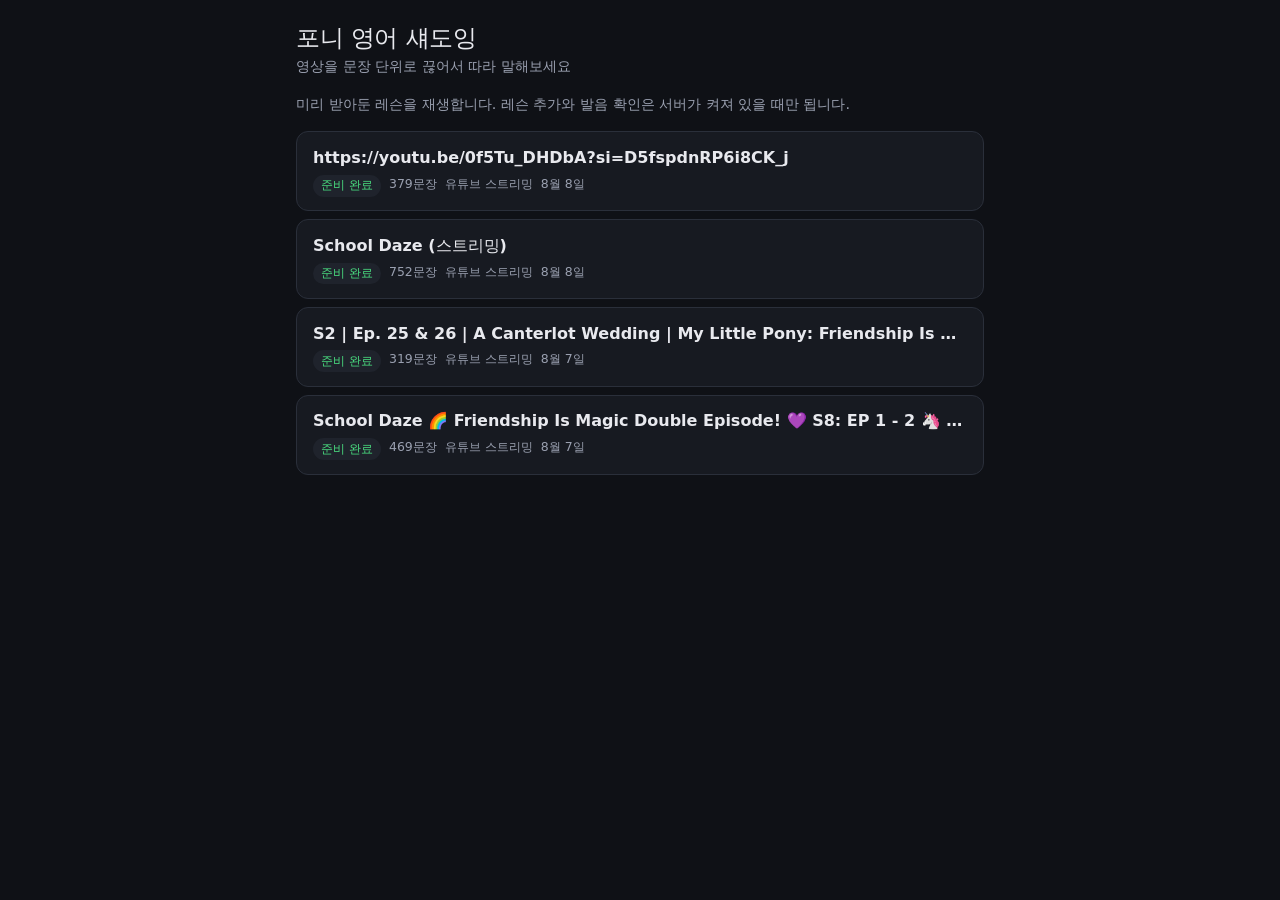
==== index.html @ 380c02ce "Add files via upload" ====
<!doctype html>
<html lang="ko">
  <head>
    <meta charset="UTF-8" />
    <meta name="viewport" content="width=device-width, initial-scale=1.0, maximum-scale=1.0, viewer-fit=cover" />
    <meta name="apple-mobile-web-app-capable" content="yes" />
    <meta name="apple-mobile-web-app-status-bar-style" content="black-translucent" />
    <meta name="apple-mobile-web-app-title" content="포니 섀도잉" />
    <title>포니 영어 섀도잉</title>
    <style>
      body { -webkit-touch-callout: none; -webkit-user-select: none; user-select: none; }
      input, textarea { -webkit-user-select: text; user-select: text; }
    </style>
    <script type="module" crossorigin src="./assets/index-CVEjoskE.js"></script>
    <link rel="stylesheet" crossorigin href="./assets/index-B9NvjDoj.css">
  </head>
  <body>
    <div id="root"></div>
  </body>
</html>
---- assets/index-B9NvjDoj.css ----
:root{--bg:#0f1116;--surface:#171a21;--surface-2:#1f232c;--line:#2a2f3a;--text:#e8e9ee;--muted:#9aa0b0;--accent:#8b6cff;--accent-soft:#8b6cff26;--danger:#ff6b7a;--ok:#4ade80;--lightningcss-light: ;--lightningcss-dark:initial;color-scheme:dark;font-synthesis:none;-webkit-text-size-adjust:100%;font-family:system-ui,-apple-system,Apple SD Gothic Neo,Noto Sans KR,sans-serif}*{box-sizing:border-box}html,body,#root{height:100%}body{background:var(--bg);color:var(--text);overscroll-behavior-y:none;margin:0;line-height:1.5}h1,h2,p,ul,ol{margin:0}ul,ol{padding:0;list-style:none}button{font:inherit;color:inherit;cursor:pointer;-webkit-tap-highlight-color:transparent;background:0 0;border:none}input{font:inherit;width:100%;color:var(--text);background:var(--surface-2);border:1px solid var(--line);border-radius:10px;padding:.7rem .85rem}input:focus{outline:2px solid var(--accent);outline-offset:-1px}input[type=file]{color:var(--muted);padding:.55rem .6rem}.page{max-width:720px;padding:1.25rem 1rem calc(2rem + env(safe-area-inset-bottom));flex-direction:column;gap:1rem;margin:0 auto;display:flex}.page-head h1{letter-spacing:-.02em;font-size:1.5rem}.sub{color:var(--muted);font-size:.9rem}.muted{color:var(--muted);font-size:.85rem}.empty{color:var(--muted);text-align:center;padding:2rem 0}.error{color:var(--danger);font-size:.9rem}.card{background:var(--surface);border:1px solid var(--line);border-radius:14px;flex-direction:column;gap:.6rem;padding:1rem;display:flex}.primary{background:var(--accent);color:#fff;border-radius:10px;padding:.7rem 1rem;font-weight:600}.primary:disabled{opacity:.55}.ghost{color:var(--muted);border:1px solid var(--line);border-radius:10px;padding:.6rem .8rem}.ghost.danger{color:var(--danger);border-color:#0000;padding:.4rem .6rem}.chip{color:var(--muted);background:var(--surface-2);border:1px solid var(--line);border-radius:999px;padding:.45rem .8rem;font-size:.85rem}.chip.on{color:var(--accent);background:var(--accent-soft);border-color:var(--accent);font-weight:600}.chip:disabled{opacity:.4;cursor:default}.tabs{gap:.4rem;display:flex}.tab{color:var(--muted);background:var(--surface-2);border-radius:10px;flex:1;padding:.5rem;font-size:.9rem}.tab.active{color:var(--text);background:var(--accent-soft);box-shadow:inset 0 0 0 1px var(--accent)}.lessons{flex-direction:column;gap:.5rem;display:flex}.lesson{background:var(--surface);border:1px solid var(--line);cursor:pointer;border-radius:12px;align-items:center;gap:.5rem;padding:.85rem 1rem;display:flex}.lesson.disabled{cursor:default;opacity:.75}.lesson-main{flex-direction:column;flex:1;gap:.3rem;min-width:0;display:flex}.lesson-title{text-overflow:ellipsis;white-space:nowrap;font-weight:600;overflow:hidden}.lesson-meta{color:var(--muted);flex-wrap:wrap;gap:.5rem;font-size:.78rem;display:flex}.badge{background:var(--surface-2);border-radius:999px;padding:.1rem .5rem;font-size:.78rem}.badge.ready{color:var(--ok)}.badge.error{color:var(--danger)}.badge.queued,.badge.downloading,.badge.transcribing{color:var(--accent)}.status-card{align-items:flex-start}.player{flex-direction:column;max-width:1500px;height:100dvh;margin:0 auto;display:flex}.topbar{background:var(--bg);border-bottom:1px solid var(--line);flex-shrink:0;align-items:center;gap:.6rem;padding:.6rem .75rem;display:flex}.topbar-title{text-overflow:ellipsis;white-space:nowrap;font-size:.95rem;font-weight:600;overflow:hidden}.workspace{flex:1;grid-template-columns:minmax(0,1.5fr) minmax(0,1fr);gap:.75rem;min-height:0;padding:.75rem;display:grid}.stage-wrap{min-width:0;display:flex;position:relative}.stage{background:#000;border-radius:14px;flex:1;min-width:0;display:flex;overflow:hidden}.caption-overlay{pointer-events:none;flex-direction:column;align-items:center;gap:.25rem;padding:0 1rem;display:flex;position:absolute;bottom:3.4rem;left:0;right:0}.caption-overlay p{text-align:center;background:#000000b8;border-radius:6px;max-width:100%;padding:.25rem .6rem;line-height:1.35}.caption-en{color:#fff;font-size:clamp(.85rem,1.5vw,1.15rem)}.caption-ko{color:#ffd977;font-size:clamp(.78rem,1.25vw,1rem)}.fs-button{color:#fff;opacity:.75;background:#0009;border-radius:8px;padding:.35rem .6rem;font-size:.8rem;position:absolute;top:.5rem;right:.5rem}.fs-button:hover{opacity:1}:-webkit-any(.stage-wrap:fullscreen,.stage-wrap:-webkit-full-screen){background:#000;max-height:none}:is(.stage-wrap:fullscreen,.stage-wrap:fullscreen){background:#000;max-height:none}:-webkit-any(.stage-wrap:fullscreen .stage,.stage-wrap:-webkit-full-screen .stage){border-radius:0}:is(.stage-wrap:fullscreen .stage,.stage-wrap:fullscreen .stage){border-radius:0}:-webkit-any(.stage-wrap:fullscreen .caption-overlay,.stage-wrap:-webkit-full-screen .caption-overlay){bottom:4.5rem}:is(.stage-wrap:fullscreen .caption-overlay,.stage-wrap:fullscreen .caption-overlay){bottom:4.5rem}:-webkit-any(.stage-wrap:fullscreen .caption-en,.stage-wrap:-webkit-full-screen .caption-en){font-size:clamp(1.1rem,2.4vw,2rem)}:is(.stage-wrap:fullscreen .caption-en,.stage-wrap:fullscreen .caption-en){font-size:clamp(1.1rem,2.4vw,2rem)}:-webkit-any(.stage-wrap:fullscreen .caption-ko,.stage-wrap:-webkit-full-screen .caption-ko){font-size:clamp(1rem,2vw,1.6rem)}:is(.stage-wrap:fullscreen .caption-ko,.stage-wrap:fullscreen .caption-ko){font-size:clamp(1rem,2vw,1.6rem)}.stage video{object-fit:contain;background:#000;width:100%;height:100%}.yt-stage>div,.yt-stage iframe{border:0;width:100%;height:100%}.script{background:var(--surface);border:1px solid var(--line);border-radius:14px;flex-direction:column;min-width:0;display:flex;overflow:hidden}.script-head{border-bottom:1px solid var(--line);flex-shrink:0;justify-content:space-between;align-items:center;gap:.5rem;padding:.5rem .85rem;font-size:.85rem;font-weight:600;display:flex}.panel-tabs{gap:.3rem;display:flex}.panel-tabs .tab{flex:none;padding:.35rem .7rem;font-size:.82rem}.study{flex:1;min-height:0;overflow-y:auto}.study-summary{background:var(--surface-2);color:var(--muted);border-radius:10px;margin:.75rem .75rem 0;padding:.65rem .8rem;font-size:.88rem;line-height:1.5}.study .segments{overflow:visible}.study-focus{color:var(--accent);margin-top:.35rem;font-weight:600;display:block}.study-note{color:var(--muted);margin-top:.2rem;font-size:.85rem;line-height:1.45;display:block}.chat{flex-direction:column;flex:1;min-height:0;display:flex}.chat-log{flex-direction:column;flex:1;gap:.5rem;padding:.75rem;display:flex;overflow-y:auto}.chat-empty{text-align:center;flex-direction:column;align-items:center;gap:.75rem;margin:auto;display:flex}.bubble{white-space:pre-wrap;border-radius:14px;max-width:85%;padding:.55rem .8rem;font-size:.92rem;line-height:1.5}.bubble.ai{background:var(--surface-2);border-bottom-left-radius:4px;align-self:flex-start}.bubble.me{background:var(--accent-soft);border:1px solid var(--accent);border-bottom-right-radius:4px;align-self:flex-end}.bubble.thinking{color:var(--muted);letter-spacing:.15em}.chat-input{border-top:1px solid var(--line);flex-shrink:0;gap:.5rem;padding:.6rem;display:flex}.segments{flex-direction:column;flex:1;gap:.3rem;padding:.5rem;display:flex;overflow-y:auto}.segment{background:var(--surface-2);cursor:pointer;border:1px solid #0000;border-radius:10px;gap:.7rem;padding:.6rem .75rem;display:flex}.segment.active{background:var(--accent-soft);border-color:var(--accent)}.segment-time{color:var(--muted);font-variant-numeric:tabular-nums;flex-shrink:0;padding-top:.15rem;font-size:.78rem}.segment-text{flex:1}.segment-text.masked{color:var(--muted);font-style:italic}.segment-ko{color:#d8b45e;margin-top:.2rem;font-size:.85rem;line-height:1.4;display:block}.target-ko{color:#d8b45e;font-size:.95rem;line-height:1.4}.controlbox{padding:.85rem .85rem calc(.85rem + env(safe-area-inset-bottom));background:var(--surface);border-top:1px solid var(--line);flex-direction:column;flex-shrink:0;gap:.7rem;display:flex}.cb-transport{gap:.5rem;display:flex}.cb-transport button{text-align:center;flex:1}.cb-groups{flex-wrap:wrap;gap:.75rem 1.75rem;display:flex}.cb-group{flex-direction:column;gap:.35rem;display:flex}.cb-label{color:var(--muted);font-size:.78rem}.chips{flex-wrap:wrap;gap:.35rem;display:flex}.cb-practice{border-top:1px dashed var(--line);flex-direction:column;gap:.55rem;padding-top:.7rem;display:flex}.target{font-size:1.05rem;font-weight:600;line-height:1.4}.target.masked{font-weight:400}.practice-actions{flex-wrap:wrap;align-items:center;gap:.6rem;display:flex}.practice-actions audio{max-width:260px;height:34px}.primary.recording{background:var(--danger);animation:1.2s ease-in-out infinite pulse}@keyframes pulse{50%{opacity:.6}}.result{flex-direction:column;gap:.35rem;display:flex}.score{font-weight:700}.score.great{color:var(--ok)}.score.good{color:#7dd3fc}.score.fair{color:#fbbf24}.score.poor{color:var(--danger)}.result-words{flex-wrap:wrap;gap:.3rem;display:flex}.word{border-radius:6px;padding:.05rem .35rem}.word.match{color:var(--ok);background:#4ade8018}.word.miss{color:var(--danger);background:#ff6b7a18;text-decoration:line-through}@media (width<=900px){.player{height:auto;min-height:100dvh}.workspace{grid-template-columns:1fr}.stage-wrap{max-height:34vh}.script{height:38vh}.caption-overlay{bottom:2.6rem}}
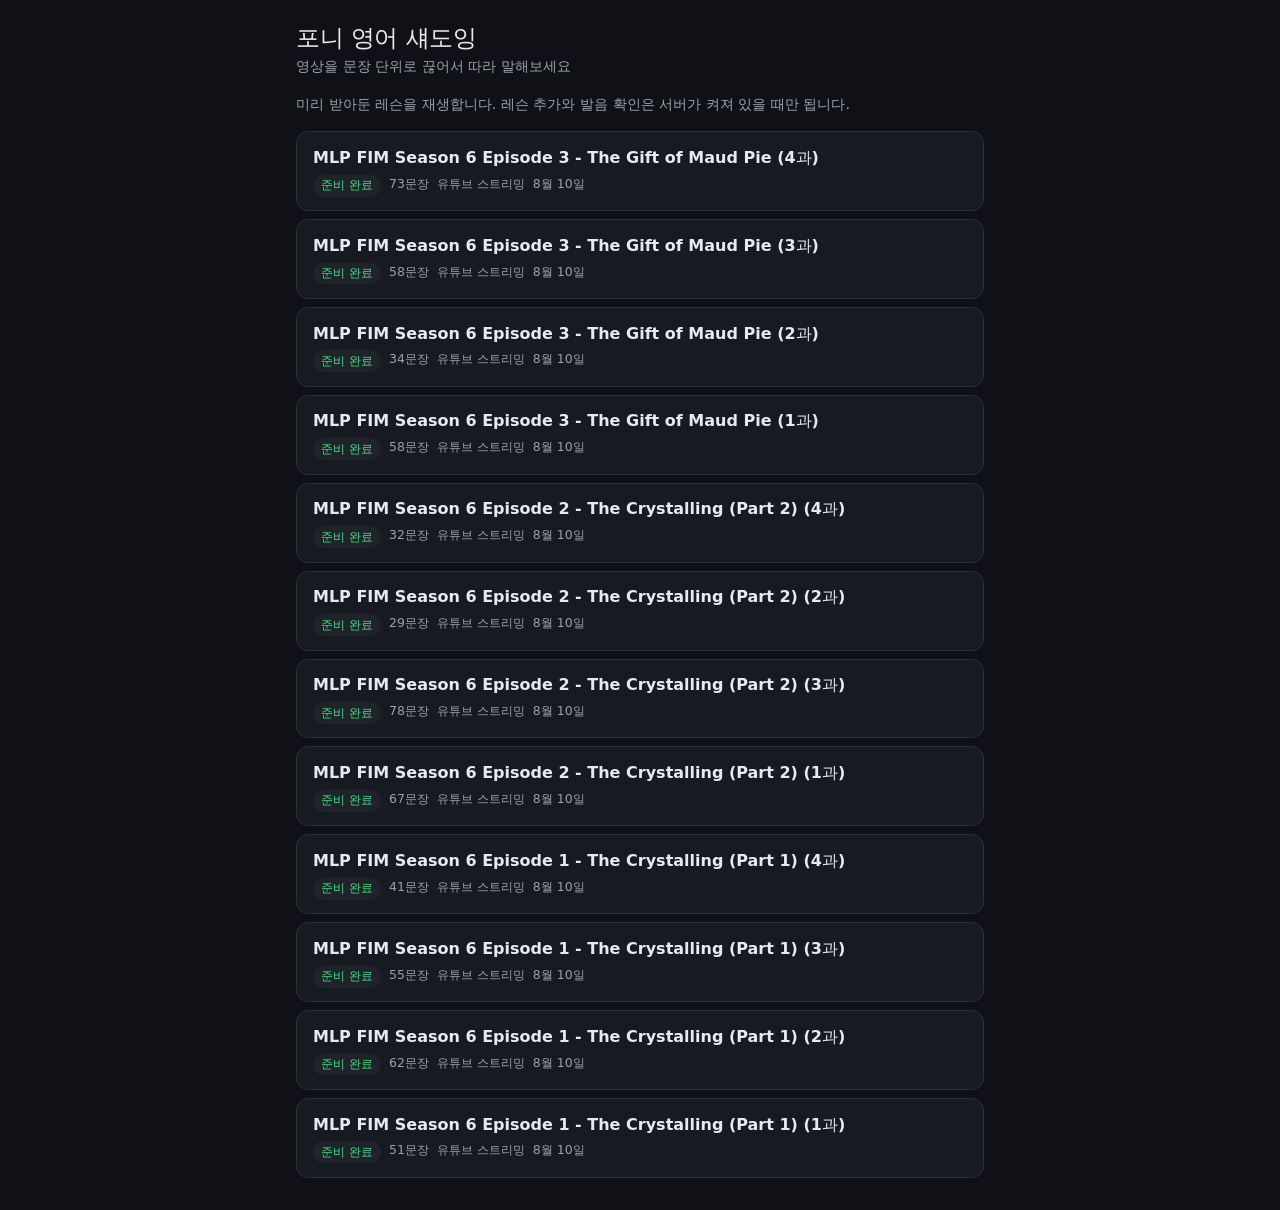
==== commit 68d481b7: "Stop playback at the end of each lesson unit" ====
--- a/index.html
+++ b/index.html
@@ -11,8 +11,8 @@
       body { -webkit-touch-callout: none; -webkit-user-select: none; user-select: none; }
       input, textarea { -webkit-user-select: text; user-select: text; }
     </style>
-    <script type="module" crossorigin src="./assets/index-CVEjoskE.js"></script>
-    <link rel="stylesheet" crossorigin href="./assets/index-B9NvjDoj.css">
+    <script type="module" crossorigin src="./assets/index-CtP67CFq.js"></script>
+    <link rel="stylesheet" crossorigin href="./assets/index-Doky1GCm.css">
   </head>
   <body>
     <div id="root"></div>
--- a/assets/index-Doky1GCm.css
+++ b/assets/index-Doky1GCm.css
@@ -0,0 +1 @@
+:root{--bg:#0f1116;--surface:#171a21;--surface-2:#1f232c;--line:#2a2f3a;--text:#e8e9ee;--muted:#9aa0b0;--accent:#8b6cff;--accent-soft:#8b6cff26;--danger:#ff6b7a;--ok:#4ade80;--lightningcss-light: ;--lightningcss-dark:initial;color-scheme:dark;font-synthesis:none;-webkit-text-size-adjust:100%;font-family:system-ui,-apple-system,Apple SD Gothic Neo,Noto Sans KR,sans-serif}*{box-sizing:border-box}html,body,#root{height:100%}body{background:var(--bg);color:var(--text);overscroll-behavior-y:none;margin:0;line-height:1.5}h1,h2,p,ul,ol{margin:0}ul,ol{padding:0;list-style:none}button{font:inherit;color:inherit;cursor:pointer;-webkit-tap-highlight-color:transparent;background:0 0;border:none}input{font:inherit;width:100%;color:var(--text);background:var(--surface-2);border:1px solid var(--line);border-radius:10px;padding:.7rem .85rem}input:focus{outline:2px solid var(--accent);outline-offset:-1px}input[type=file]{color:var(--muted);padding:.55rem .6rem}.page{max-width:720px;padding:1.25rem 1rem calc(2rem + env(safe-area-inset-bottom));flex-direction:column;gap:1rem;margin:0 auto;display:flex}.page-head h1{letter-spacing:-.02em;font-size:1.5rem}.sub{color:var(--muted);font-size:.9rem}.muted{color:var(--muted);font-size:.85rem}.empty{color:var(--muted);text-align:center;padding:2rem 0}.error{color:var(--danger);font-size:.9rem}.card{background:var(--surface);border:1px solid var(--line);border-radius:14px;flex-direction:column;gap:.6rem;padding:1rem;display:flex}.primary{background:var(--accent);color:#fff;border-radius:10px;padding:.7rem 1rem;font-weight:600}.primary:disabled{opacity:.55}.ghost{color:var(--muted);border:1px solid var(--line);border-radius:10px;padding:.6rem .8rem}.ghost.danger{color:var(--danger);border-color:#0000;padding:.4rem .6rem}.chip{color:var(--muted);background:var(--surface-2);border:1px solid var(--line);border-radius:999px;padding:.45rem .8rem;font-size:.85rem}.chip.on{color:var(--accent);background:var(--accent-soft);border-color:var(--accent);font-weight:600}.chip:disabled{opacity:.4;cursor:default}.tabs{gap:.4rem;display:flex}.tab{color:var(--muted);background:var(--surface-2);border-radius:10px;flex:1;padding:.5rem;font-size:.9rem}.tab.active{color:var(--text);background:var(--accent-soft);box-shadow:inset 0 0 0 1px var(--accent)}.lessons{flex-direction:column;gap:.5rem;display:flex}.lesson{background:var(--surface);border:1px solid var(--line);cursor:pointer;border-radius:12px;align-items:center;gap:.5rem;padding:.85rem 1rem;display:flex}.lesson.disabled{cursor:default;opacity:.75}.lesson-main{flex-direction:column;flex:1;gap:.3rem;min-width:0;display:flex}.lesson-title{text-overflow:ellipsis;white-space:nowrap;font-weight:600;overflow:hidden}.lesson-meta{color:var(--muted);flex-wrap:wrap;gap:.5rem;font-size:.78rem;display:flex}.badge{background:var(--surface-2);border-radius:999px;padding:.1rem .5rem;font-size:.78rem}.badge.ready{color:var(--ok)}.badge.error{color:var(--danger)}.badge.queued,.badge.downloading,.badge.transcribing{color:var(--accent)}.status-card{align-items:flex-start}.player{flex-direction:column;max-width:1500px;height:100dvh;margin:0 auto;display:flex}.topbar{background:var(--bg);border-bottom:1px solid var(--line);flex-shrink:0;align-items:center;gap:.6rem;padding:.6rem .75rem;display:flex}.topbar-title{text-overflow:ellipsis;white-space:nowrap;font-size:.95rem;font-weight:600;overflow:hidden}.workspace{flex:1;grid-template-columns:minmax(0,1.5fr) minmax(0,1fr);gap:.75rem;min-height:0;padding:.75rem;display:grid}.stage-wrap{min-width:0;display:flex;position:relative}.stage{background:#000;border-radius:14px;flex:1;min-width:0;display:flex;overflow:hidden}.caption-overlay{pointer-events:none;flex-direction:column;align-items:center;gap:.25rem;padding:0 1rem;display:flex;position:absolute;bottom:3.4rem;left:0;right:0}.caption-overlay p{text-align:center;background:#000000b8;border-radius:6px;max-width:100%;padding:.25rem .6rem;line-height:1.35}.caption-en{color:#fff;font-size:clamp(.85rem,1.5vw,1.15rem)}.caption-ko{color:#ffd977;font-size:clamp(.78rem,1.25vw,1rem)}.fs-button{color:#fff;opacity:.75;background:#0009;border-radius:8px;padding:.35rem .6rem;font-size:.8rem;position:absolute;top:.5rem;right:.5rem}.fs-button:hover{opacity:1}.lesson-end{text-align:center;background:#000000a8;flex-direction:column;justify-content:center;align-items:center;gap:.9rem;display:flex;position:absolute;inset:0}.lesson-end p{color:#fff;font-size:clamp(1rem,2vw,1.35rem);font-weight:600}:-webkit-any(.stage-wrap:fullscreen,.stage-wrap:-webkit-full-screen){background:#000;max-height:none}:is(.stage-wrap:fullscreen,.stage-wrap:fullscreen){background:#000;max-height:none}:-webkit-any(.stage-wrap:fullscreen .stage,.stage-wrap:-webkit-full-screen .stage){border-radius:0}:is(.stage-wrap:fullscreen .stage,.stage-wrap:fullscreen .stage){border-radius:0}:-webkit-any(.stage-wrap:fullscreen .caption-overlay,.stage-wrap:-webkit-full-screen .caption-overlay){bottom:4.5rem}:is(.stage-wrap:fullscreen .caption-overlay,.stage-wrap:fullscreen .caption-overlay){bottom:4.5rem}:-webkit-any(.stage-wrap:fullscreen .caption-en,.stage-wrap:-webkit-full-screen .caption-en){font-size:clamp(1.1rem,2.4vw,2rem)}:is(.stage-wrap:fullscreen .caption-en,.stage-wrap:fullscreen .caption-en){font-size:clamp(1.1rem,2.4vw,2rem)}:-webkit-any(.stage-wrap:fullscreen .caption-ko,.stage-wrap:-webkit-full-screen .caption-ko){font-size:clamp(1rem,2vw,1.6rem)}:is(.stage-wrap:fullscreen .caption-ko,.stage-wrap:fullscreen .caption-ko){font-size:clamp(1rem,2vw,1.6rem)}.stage video{object-fit:contain;background:#000;width:100%;height:100%}.yt-stage>div,.yt-stage iframe{border:0;width:100%;height:100%}.script{background:var(--surface);border:1px solid var(--line);border-radius:14px;flex-direction:column;min-width:0;display:flex;overflow:hidden}.script-head{border-bottom:1px solid var(--line);flex-shrink:0;justify-content:space-between;align-items:center;gap:.5rem;padding:.5rem .85rem;font-size:.85rem;font-weight:600;display:flex}.panel-tabs{gap:.3rem;display:flex}.panel-tabs .tab{flex:none;padding:.35rem .7rem;font-size:.82rem}.study{flex:1;min-height:0;overflow-y:auto}.study-summary{background:var(--surface-2);color:var(--muted);border-radius:10px;margin:.75rem .75rem 0;padding:.65rem .8rem;font-size:.88rem;line-height:1.5}.study .segments{overflow:visible}.study-focus{color:var(--accent);margin-top:.35rem;font-weight:600;display:block}.study-note{color:var(--muted);margin-top:.2rem;font-size:.85rem;line-height:1.45;display:block}.chat{flex-direction:column;flex:1;min-height:0;display:flex}.chat-log{flex-direction:column;flex:1;gap:.5rem;padding:.75rem;display:flex;overflow-y:auto}.chat-empty{text-align:center;flex-direction:column;align-items:center;gap:.75rem;margin:auto;display:flex}.bubble{white-space:pre-wrap;border-radius:14px;max-width:85%;padding:.55rem .8rem;font-size:.92rem;line-height:1.5}.bubble.ai{background:var(--surface-2);border-bottom-left-radius:4px;align-self:flex-start}.bubble.me{background:var(--accent-soft);border:1px solid var(--accent);border-bottom-right-radius:4px;align-self:flex-end}.bubble.thinking{color:var(--muted);letter-spacing:.15em}.chat-input{border-top:1px solid var(--line);flex-shrink:0;gap:.5rem;padding:.6rem;display:flex}.segments{flex-direction:column;flex:1;gap:.3rem;padding:.5rem;display:flex;overflow-y:auto}.segment{background:var(--surface-2);cursor:pointer;border:1px solid #0000;border-radius:10px;gap:.7rem;padding:.6rem .75rem;display:flex}.segment.active{background:var(--accent-soft);border-color:var(--accent)}.segment-time{color:var(--muted);font-variant-numeric:tabular-nums;flex-shrink:0;padding-top:.15rem;font-size:.78rem}.segment-text{flex:1}.segment-text.masked{color:var(--muted);font-style:italic}.segment-ko{color:#d8b45e;margin-top:.2rem;font-size:.85rem;line-height:1.4;display:block}.target-ko{color:#d8b45e;font-size:.95rem;line-height:1.4}.controlbox{padding:.85rem .85rem calc(.85rem + env(safe-area-inset-bottom));background:var(--surface);border-top:1px solid var(--line);flex-direction:column;flex-shrink:0;gap:.7rem;display:flex}.cb-transport{gap:.5rem;display:flex}.cb-transport button{text-align:center;flex:1}.cb-groups{flex-wrap:wrap;gap:.75rem 1.75rem;display:flex}.cb-group{flex-direction:column;gap:.35rem;display:flex}.cb-label{color:var(--muted);font-size:.78rem}.chips{flex-wrap:wrap;gap:.35rem;display:flex}.cb-practice{border-top:1px dashed var(--line);flex-direction:column;gap:.55rem;padding-top:.7rem;display:flex}.target{font-size:1.05rem;font-weight:600;line-height:1.4}.target.masked{font-weight:400}.practice-actions{flex-wrap:wrap;align-items:center;gap:.6rem;display:flex}.practice-actions audio{max-width:260px;height:34px}.primary.recording{background:var(--danger);animation:1.2s ease-in-out infinite pulse}@keyframes pulse{50%{opacity:.6}}.result{flex-direction:column;gap:.35rem;display:flex}.score{font-weight:700}.score.great{color:var(--ok)}.score.good{color:#7dd3fc}.score.fair{color:#fbbf24}.score.poor{color:var(--danger)}.result-words{flex-wrap:wrap;gap:.3rem;display:flex}.word{border-radius:6px;padding:.05rem .35rem}.word.match{color:var(--ok);background:#4ade8018}.word.miss{color:var(--danger);background:#ff6b7a18;text-decoration:line-through}@media (width<=900px){.player{height:auto;min-height:100dvh}.workspace{grid-template-columns:1fr}.stage-wrap{max-height:34vh}.script{height:38vh}.caption-overlay{bottom:2.6rem}}
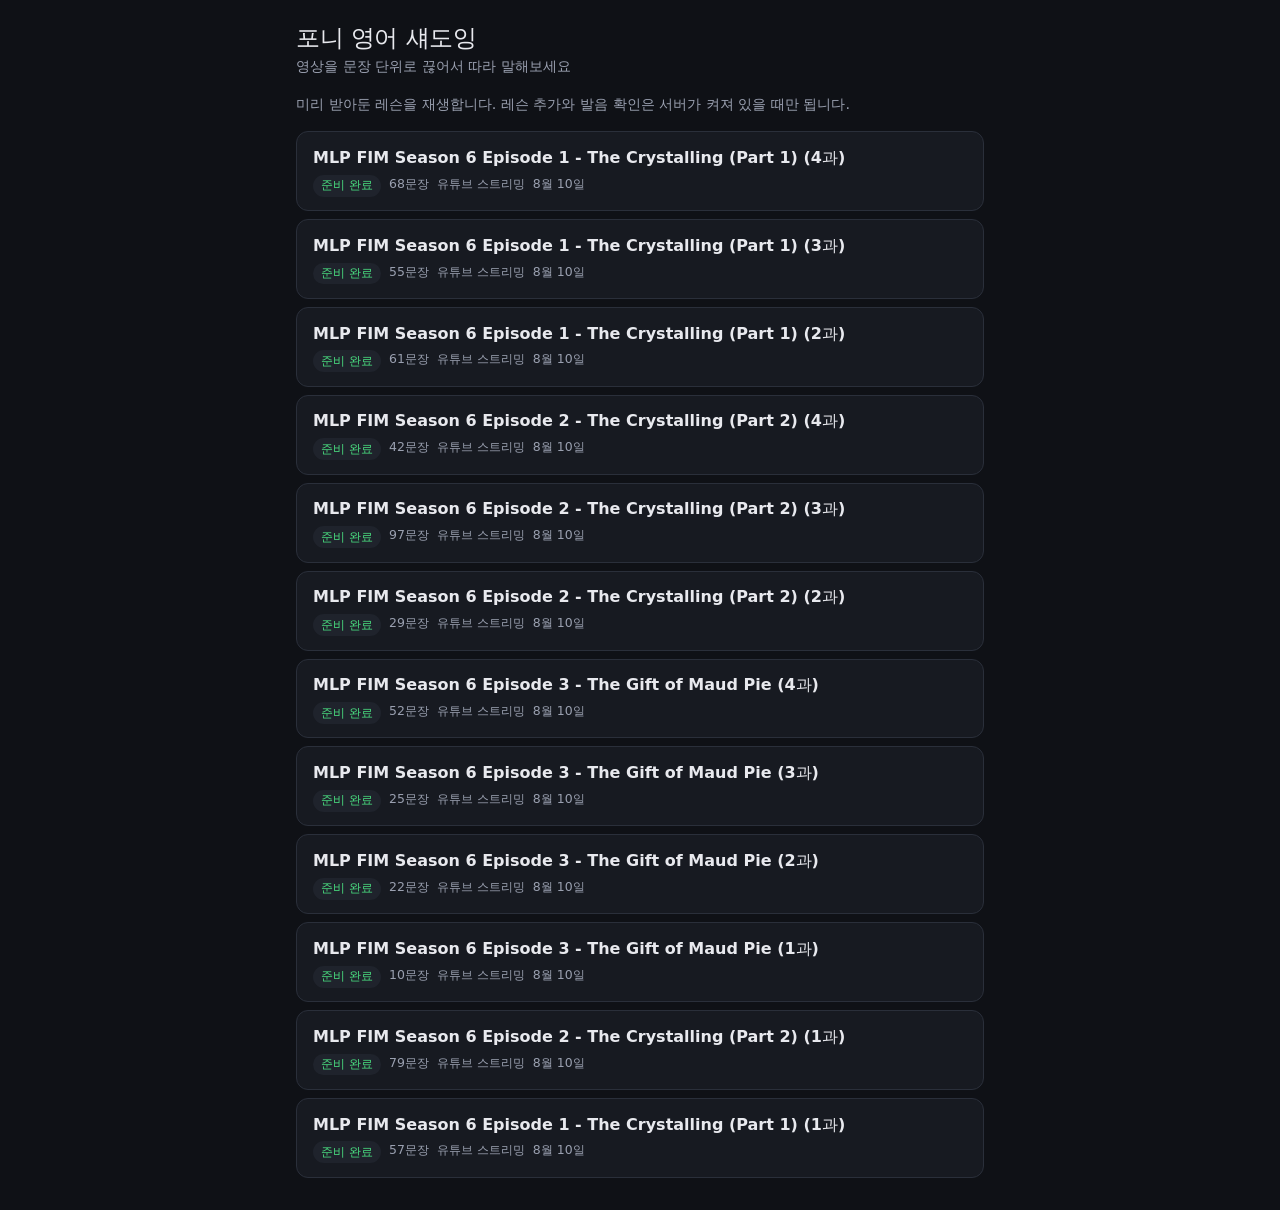
==== commit 2a689b17: "Rebuild lessons from audio transcription with punctuation" ====
--- a/index.html
+++ b/index.html
@@ -11,8 +11,8 @@
       body { -webkit-touch-callout: none; -webkit-user-select: none; user-select: none; }
       input, textarea { -webkit-user-select: text; user-select: text; }
     </style>
-    <script type="module" crossorigin src="./assets/index-CtP67CFq.js"></script>
-    <link rel="stylesheet" crossorigin href="./assets/index-Doky1GCm.css">
+    <script type="module" crossorigin src="./assets/index-DShMkeC4.js"></script>
+    <link rel="stylesheet" crossorigin href="./assets/index-d9ogp3QX.css">
   </head>
   <body>
     <div id="root"></div>
--- a/assets/index-d9ogp3QX.css
+++ b/assets/index-d9ogp3QX.css
@@ -0,0 +1 @@
+:root{--bg:#0f1116;--surface:#171a21;--surface-2:#1f232c;--line:#2a2f3a;--text:#e8e9ee;--muted:#9aa0b0;--accent:#8b6cff;--accent-soft:#8b6cff26;--danger:#ff6b7a;--ok:#4ade80;--lightningcss-light: ;--lightningcss-dark:initial;color-scheme:dark;font-synthesis:none;-webkit-text-size-adjust:100%;font-family:system-ui,-apple-system,Apple SD Gothic Neo,Noto Sans KR,sans-serif}*{box-sizing:border-box}html,body,#root{height:100%}body{background:var(--bg);color:var(--text);overscroll-behavior-y:none;margin:0;line-height:1.5}h1,h2,p,ul,ol{margin:0}ul,ol{padding:0;list-style:none}button{font:inherit;color:inherit;cursor:pointer;-webkit-tap-highlight-color:transparent;background:0 0;border:none}input{font:inherit;width:100%;color:var(--text);background:var(--surface-2);border:1px solid var(--line);border-radius:10px;padding:.7rem .85rem}input:focus{outline:2px solid var(--accent);outline-offset:-1px}input[type=file]{color:var(--muted);padding:.55rem .6rem}.page{max-width:720px;padding:1.25rem 1rem calc(2rem + env(safe-area-inset-bottom));flex-direction:column;gap:1rem;margin:0 auto;display:flex}.page-head h1{letter-spacing:-.02em;font-size:1.5rem}.sub{color:var(--muted);font-size:.9rem}.muted{color:var(--muted);font-size:.85rem}.empty{color:var(--muted);text-align:center;padding:2rem 0}.error{color:var(--danger);font-size:.9rem}.card{background:var(--surface);border:1px solid var(--line);border-radius:14px;flex-direction:column;gap:.6rem;padding:1rem;display:flex}.primary{background:var(--accent);color:#fff;border-radius:10px;padding:.7rem 1rem;font-weight:600}.primary:disabled{opacity:.55}.ghost{color:var(--muted);border:1px solid var(--line);border-radius:10px;padding:.6rem .8rem}.ghost.danger{color:var(--danger);border-color:#0000;padding:.4rem .6rem}.chip{color:var(--muted);background:var(--surface-2);border:1px solid var(--line);border-radius:999px;padding:.45rem .8rem;font-size:.85rem}.chip.on{color:var(--accent);background:var(--accent-soft);border-color:var(--accent);font-weight:600}.chip:disabled{opacity:.4;cursor:default}.tabs{gap:.4rem;display:flex}.tab{color:var(--muted);background:var(--surface-2);border-radius:10px;flex:1;padding:.5rem;font-size:.9rem}.tab.active{color:var(--text);background:var(--accent-soft);box-shadow:inset 0 0 0 1px var(--accent)}.lessons{flex-direction:column;gap:.5rem;display:flex}.lesson{background:var(--surface);border:1px solid var(--line);cursor:pointer;border-radius:12px;align-items:center;gap:.5rem;padding:.85rem 1rem;display:flex}.lesson.disabled{cursor:default;opacity:.75}.lesson-main{flex-direction:column;flex:1;gap:.3rem;min-width:0;display:flex}.lesson-title{text-overflow:ellipsis;white-space:nowrap;font-weight:600;overflow:hidden}.lesson-meta{color:var(--muted);flex-wrap:wrap;gap:.5rem;font-size:.78rem;display:flex}.badge{background:var(--surface-2);border-radius:999px;padding:.1rem .5rem;font-size:.78rem}.badge.ready{color:var(--ok)}.badge.error{color:var(--danger)}.badge.queued,.badge.downloading,.badge.transcribing{color:var(--accent)}.status-card{align-items:flex-start}.player{flex-direction:column;max-width:1500px;height:100dvh;margin:0 auto;display:flex}.topbar{background:var(--bg);border-bottom:1px solid var(--line);flex-shrink:0;align-items:center;gap:.6rem;padding:.6rem .75rem;display:flex}.topbar-title{text-overflow:ellipsis;white-space:nowrap;font-size:.95rem;font-weight:600;overflow:hidden}.workspace{flex:1;grid-template-columns:minmax(0,1.5fr) minmax(0,1fr);gap:.75rem;min-height:0;padding:.75rem;display:grid}.stage-wrap{min-width:0;display:flex;position:relative}.stage{background:#000;border-radius:14px;flex:1;min-width:0;display:flex;overflow:hidden}.caption-overlay{pointer-events:none;flex-direction:column;align-items:center;gap:.25rem;padding:0 1rem;display:flex;position:absolute;bottom:3.4rem;left:0;right:0}.caption-overlay p{text-align:center;background:#000000b8;border-radius:6px;max-width:100%;padding:.25rem .6rem;line-height:1.35}.caption-en{color:#fff;font-size:clamp(.85rem,1.5vw,1.15rem)}.caption-ko{color:#ffd977;font-size:clamp(.78rem,1.25vw,1rem)}.fs-button{color:#fff;opacity:.75;background:#0009;border-radius:8px;padding:.35rem .6rem;font-size:.8rem;position:absolute;top:.5rem;right:.5rem}.fs-button:hover{opacity:1}.lesson-end{text-align:center;background:#000000a8;flex-direction:column;justify-content:center;align-items:center;gap:.9rem;display:flex;position:absolute;inset:0}.lesson-end p{color:#fff;font-size:clamp(1rem,2vw,1.35rem);font-weight:600}.stage-wrap.expanded{z-index:100;max-height:none;padding-bottom:env(safe-area-inset-bottom);background:#000;position:fixed;inset:0}.stage-wrap.expanded .stage{border-radius:0}.stage-wrap.expanded .caption-overlay{bottom:4.5rem}.stage-wrap.expanded .caption-en{font-size:clamp(1.1rem,2.4vw,2rem)}.stage-wrap.expanded .caption-ko{font-size:clamp(1rem,2vw,1.6rem)}.stage-wrap.expanded .fs-button{top:calc(.6rem + env(safe-area-inset-top));opacity:1;background:#000c}.stage video{object-fit:contain;background:#000;width:100%;height:100%}.yt-stage>div,.yt-stage iframe{border:0;width:100%;height:100%}.script{background:var(--surface);border:1px solid var(--line);border-radius:14px;flex-direction:column;min-width:0;display:flex;overflow:hidden}.script-head{border-bottom:1px solid var(--line);flex-shrink:0;justify-content:space-between;align-items:center;gap:.5rem;padding:.5rem .85rem;font-size:.85rem;font-weight:600;display:flex}.panel-tabs{gap:.3rem;display:flex}.panel-tabs .tab{flex:none;padding:.35rem .7rem;font-size:.82rem}.study{flex:1;min-height:0;overflow-y:auto}.study-summary{background:var(--surface-2);color:var(--muted);border-radius:10px;margin:.75rem .75rem 0;padding:.65rem .8rem;font-size:.88rem;line-height:1.5}.study .segments{overflow:visible}.study-focus{color:var(--accent);margin-top:.35rem;font-weight:600;display:block}.study-note{color:var(--muted);margin-top:.2rem;font-size:.85rem;line-height:1.45;display:block}.chat{flex-direction:column;flex:1;min-height:0;display:flex}.chat-log{flex-direction:column;flex:1;gap:.5rem;padding:.75rem;display:flex;overflow-y:auto}.chat-empty{text-align:center;flex-direction:column;align-items:center;gap:.75rem;margin:auto;display:flex}.bubble{white-space:pre-wrap;border-radius:14px;max-width:85%;padding:.55rem .8rem;font-size:.92rem;line-height:1.5}.bubble.ai{background:var(--surface-2);border-bottom-left-radius:4px;align-self:flex-start}.bubble.me{background:var(--accent-soft);border:1px solid var(--accent);border-bottom-right-radius:4px;align-self:flex-end}.bubble.thinking{color:var(--muted);letter-spacing:.15em}.chat-input{border-top:1px solid var(--line);flex-shrink:0;gap:.5rem;padding:.6rem;display:flex}.segments{flex-direction:column;flex:1;gap:.3rem;padding:.5rem;display:flex;overflow-y:auto}.segment{background:var(--surface-2);cursor:pointer;border:1px solid #0000;border-radius:10px;gap:.7rem;padding:.6rem .75rem;display:flex}.segment.active{background:var(--accent-soft);border-color:var(--accent)}.segment-time{color:var(--muted);font-variant-numeric:tabular-nums;flex-shrink:0;padding-top:.15rem;font-size:.78rem}.segment-text{flex:1}.segment-text.masked{color:var(--muted);font-style:italic}.segment-ko{color:#d8b45e;margin-top:.2rem;font-size:.85rem;line-height:1.4;display:block}.target-ko{color:#d8b45e;font-size:.95rem;line-height:1.4}.controlbox{padding:.85rem .85rem calc(.85rem + env(safe-area-inset-bottom));background:var(--surface);border-top:1px solid var(--line);flex-direction:column;flex-shrink:0;gap:.7rem;display:flex}.cb-transport{gap:.5rem;display:flex}.cb-transport button{text-align:center;flex:1}.cb-groups{flex-wrap:wrap;gap:.75rem 1.75rem;display:flex}.cb-group{flex-direction:column;gap:.35rem;display:flex}.cb-label{color:var(--muted);font-size:.78rem}.chips{flex-wrap:wrap;gap:.35rem;display:flex}.cb-practice{border-top:1px dashed var(--line);flex-direction:column;gap:.55rem;padding-top:.7rem;display:flex}.target{font-size:1.05rem;font-weight:600;line-height:1.4}.target.masked{font-weight:400}.practice-actions{flex-wrap:wrap;align-items:center;gap:.6rem;display:flex}.practice-actions audio{max-width:260px;height:34px}.primary.recording{background:var(--danger);animation:1.2s ease-in-out infinite pulse}@keyframes pulse{50%{opacity:.6}}.result{flex-direction:column;gap:.35rem;display:flex}.score{font-weight:700}.score.great{color:var(--ok)}.score.good{color:#7dd3fc}.score.fair{color:#fbbf24}.score.poor{color:var(--danger)}.result-words{flex-wrap:wrap;gap:.3rem;display:flex}.word{border-radius:6px;padding:.05rem .35rem}.word.match{color:var(--ok);background:#4ade8018}.word.miss{color:var(--danger);background:#ff6b7a18;text-decoration:line-through}@media (width<=900px){.player{height:auto;min-height:100dvh}.workspace{grid-template-columns:1fr}.stage-wrap{max-height:34vh}.script{height:38vh}.caption-overlay{bottom:2.6rem}}
